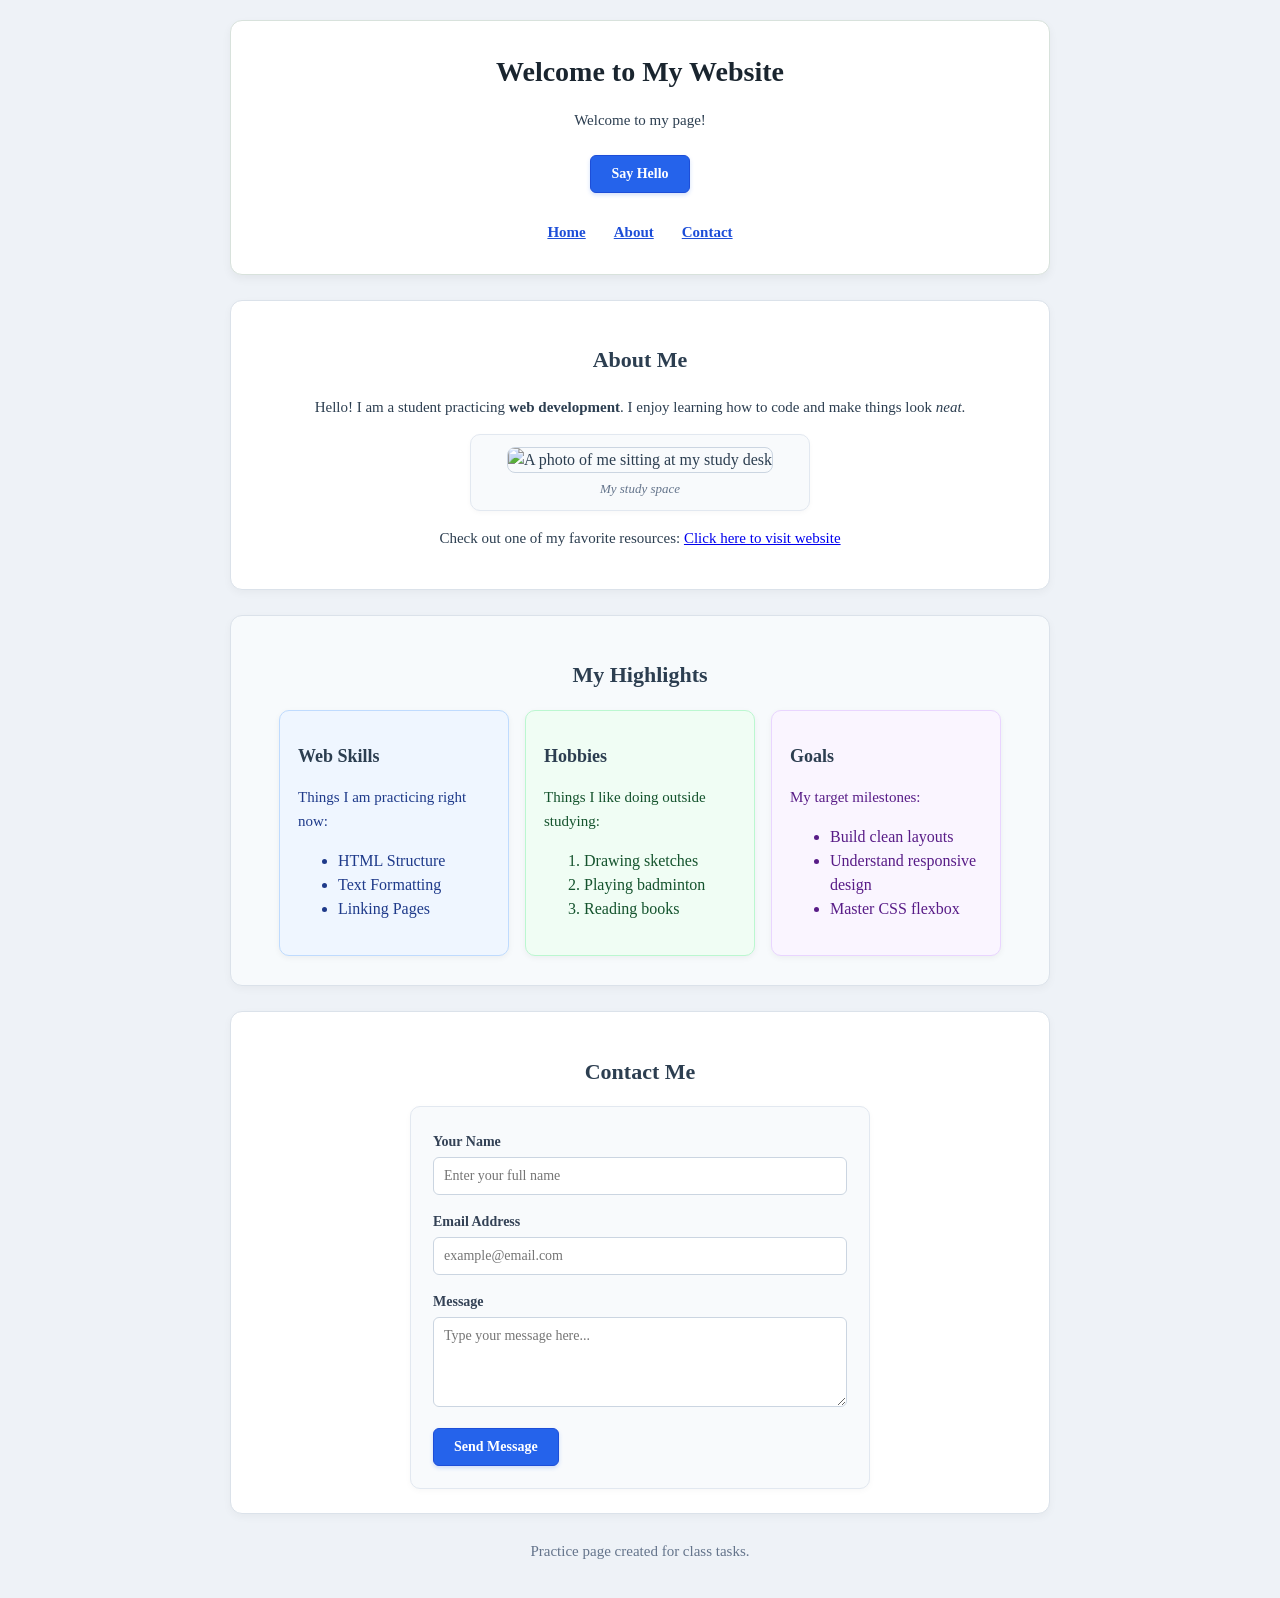
==== practice.html @ 8ab603bd "Day 6" ====
<!DOCTYPE html>
<html>
<head>
  <meta name="viewport" content="width=device-width, initial-scale=1.0">
  <title>My Practice Webpage</title>
  <link rel="stylesheet" href="practice.css">
  <script src="practice.js" defer></script>
</head>
<body>

<header>
  <h1>Welcome to My Website</h1>
  <p id="greeting">Welcome to my page!</p>
  <button id="greet-button" type="button">Say Hello</button>
  <nav>
    <a href="https://example.com">Home</a>
    <a href="https://example.com">About</a>
    <a href="https://example.com">Contact</a>
  </nav>
</header>

<main>

  <section class="layer-box layer-intro">
    <h2>About Me</h2>
    <p>Hello! I am a student practicing <strong>web development</strong>. I enjoy learning how to code and make things look <em>neat</em>.</p>
    
    <figure>
      <img src="profile.jpg" alt="A photo of me sitting at my study desk">
      <figcaption>My study space</figcaption>
    </figure>

    <p>Check out one of my favorite resources: <a href="https://example.com">Click here to visit website</a></p>
  </section>

  <section class="layer-box layer-showcase">
    <h2>My Highlights</h2>
    <section class="cards">
      <section class="card card-blue">
        <h2>Web Skills</h2>
        <p>Things I am practicing right now:</p>
        <ul>
          <li>HTML Structure</li>
          <li>Text Formatting</li>
          <li>Linking Pages</li>
        </ul>
      </section>

      <section class="card card-green">
        <h2>Hobbies</h2>
        <p>Things I like doing outside studying:</p>
        <ol>
          <li>Drawing sketches</li>
          <li>Playing badminton</li>
          <li>Reading books</li>
        </ol>
      </section>

      <section class="card card-purple">
        <h2>Goals</h2>
        <p>My target milestones:</p>
        <ul>
          <li>Build clean layouts</li>
          <li>Understand responsive design</li>
          <li>Master CSS flexbox</li>
        </ul>
      </section>
    </section>
  </section>

  <section class="layer-box layer-form">
    <h2>Contact Me</h2>
    
    <form>
      <label for="user-name">Your Name</label>
      <input type="text" id="user-name" name="user-name" placeholder="Enter your full name" required>

      <label for="user-email">Email Address</label>
      <input type="email" id="user-email" name="user-email" placeholder="example@email.com" required>

      <label for="user-message">Message</label>
      <textarea id="user-message" name="user-message" placeholder="Type your message here..." required></textarea>

      <button type="submit">Send Message</button>
    </form>
  </section>

</main>

<footer>
  <p>Practice page created for class tasks.</p>
</footer>

</body>
</html>
---- practice.css ----
* {
  box-sizing: border-box;
  font-family: roboto;
}

body {
  font-family: Arial, sans-serif;
  font-size: 16px;
  line-height: 1.5;
  color: #2c3e50;
  background-color: #eef2f7;
  margin: 0px;
  padding: 20px 10px;
}

header {
  text-align: center;
  background-color: #ffffff;
  max-width: 820px;
  margin: 0px auto 25px auto;
  padding: 25px 20px;
  border: 1px solid #d8e2dc;
  border-radius: 12px;
  box-shadow: 0px 4px 10px rgba(0, 0, 0, 0.05);
}

h1 {
  font-size: 28px;
  font-weight: bold;
  color: #1a252f;
  text-align: center;
  margin: 5px 0px 15px 0px;
}

h2 {
  font-size: 22px;
  font-weight: bold;
  color: #2c3e50;
  text-align: center;
}

p {
  font-size: 15px;
  line-height: 1.6;
}

nav {
  margin: 15px 0px 5px 0px;
}

nav a {
  color: #1d4ed8;
  margin: 0px 12px;
  font-weight: bold;
  font-size: 15px;
}

main {
  max-width: 820px;
  margin: 0px auto;
}

.layer-box {
  padding: 24px;
  margin: 0px auto 25px auto;
  border-radius: 12px;
  border: 1px solid #dbe2ea;
  box-shadow: 0px 3px 8px rgba(0, 0, 0, 0.04);
}

.layer-intro {
  background-color: #ffffff;
  text-align: center;
}

.layer-showcase {
  background-color: #f7fafc;
}

.layer-form {
  background-color: #ffffff;
}

img {
  max-width: 100%;
  height: auto;
  border-radius: 8px;
  border: 1px solid #cbd5e1;
}

figure {
  margin: 15px auto;
  padding: 12px;
  background-color: #f8fafc;
  border: 1px solid #e2e8f0;
  border-radius: 10px;
  width: 100%;
  max-width: 340px;
  box-shadow: 0px 2px 5px rgba(0, 0, 0, 0.03);
}

figcaption {
  font-style: italic;
  font-size: 13px;
  text-align: center;
  color: #64748b;
  margin: 6px 0px 0px 0px;
}

.cards {
  display: flex;
  flex-direction: row;
  flex-wrap: wrap;
  gap: 16px;
  justify-content: center;
  align-items: stretch;
  margin: 15px 0px 5px 0px;
}

.card {
  padding: 18px;
  width: 230px;
  border-radius: 10px;
  box-shadow: 0px 2px 6px rgba(0, 0, 0, 0.05);
}

.card h2 {
  text-align: left;
  font-size: 18px;
}

.card-blue {
  background-color: #eff6ff;
  border: 1px solid #bfdbfe;
  color: #1e3a8a;
}

.card-green {
  background-color: #f0fdf4;
  border: 1px solid #bbf7d0;
  color: #14532d;
}

.card-purple {
  background-color: #faf5ff;
  border: 1px solid #e9d5ff;
  color: #581c87;
}

form {
  background-color: #f8fafc;
  border: 1px solid #e2e8f0;
  border-radius: 10px;
  padding: 22px;
  max-width: 460px;
  margin: 15px auto 0px auto;
  box-shadow: 0px 2px 6px rgba(0, 0, 0, 0.03);
}

label {
  font-weight: bold;
  font-size: 14px;
  color: #334155;
  margin: 8px 0px 4px 0px;
}

input {
  width: 100%;
  padding: 10px;
  margin: 4px 0px 14px 0px;
  border: 1px solid #cbd5e1;
  border-radius: 6px;
  font-size: 14px;
  background-color: #ffffff;
}

textarea {
  width: 100%;
  height: 90px;
  padding: 10px;
  margin: 4px 0px 14px 0px;
  border: 1px solid #cbd5e1;
  border-radius: 6px;
  font-size: 14px;
  background-color: #ffffff;
}

input:focus {
  border: 2px solid #2563eb;
  background-color: #ffffff;
}

textarea:focus {
  border: 2px solid #2563eb;
  background-color: #ffffff;
}

button {
  padding: 10px 20px;
  font-size: 14px;
  font-weight: bold;
  color: #ffffff;
  background-color: #2563eb;
  border: 1px solid #1d4ed8;
  border-radius: 6px;
  box-shadow: 0px 2px 4px rgba(37, 99, 235, 0.2);
}

button:hover {
  background-color: #1d4ed8;
}

#greet-button {
  margin: 8px 0px 12px 0px;
}

footer {
  text-align: center;
  margin: 25px auto 10px auto;
  max-width: 820px;
  font-size: 13px;
  color: #64748b;
}

@media (max-width: 600px) {
  .cards {
    flex-direction: column;
    align-items: center;
  }

  .card {
    width: 100%;
  }

  .layer-box {
    padding: 16px;
  }
}
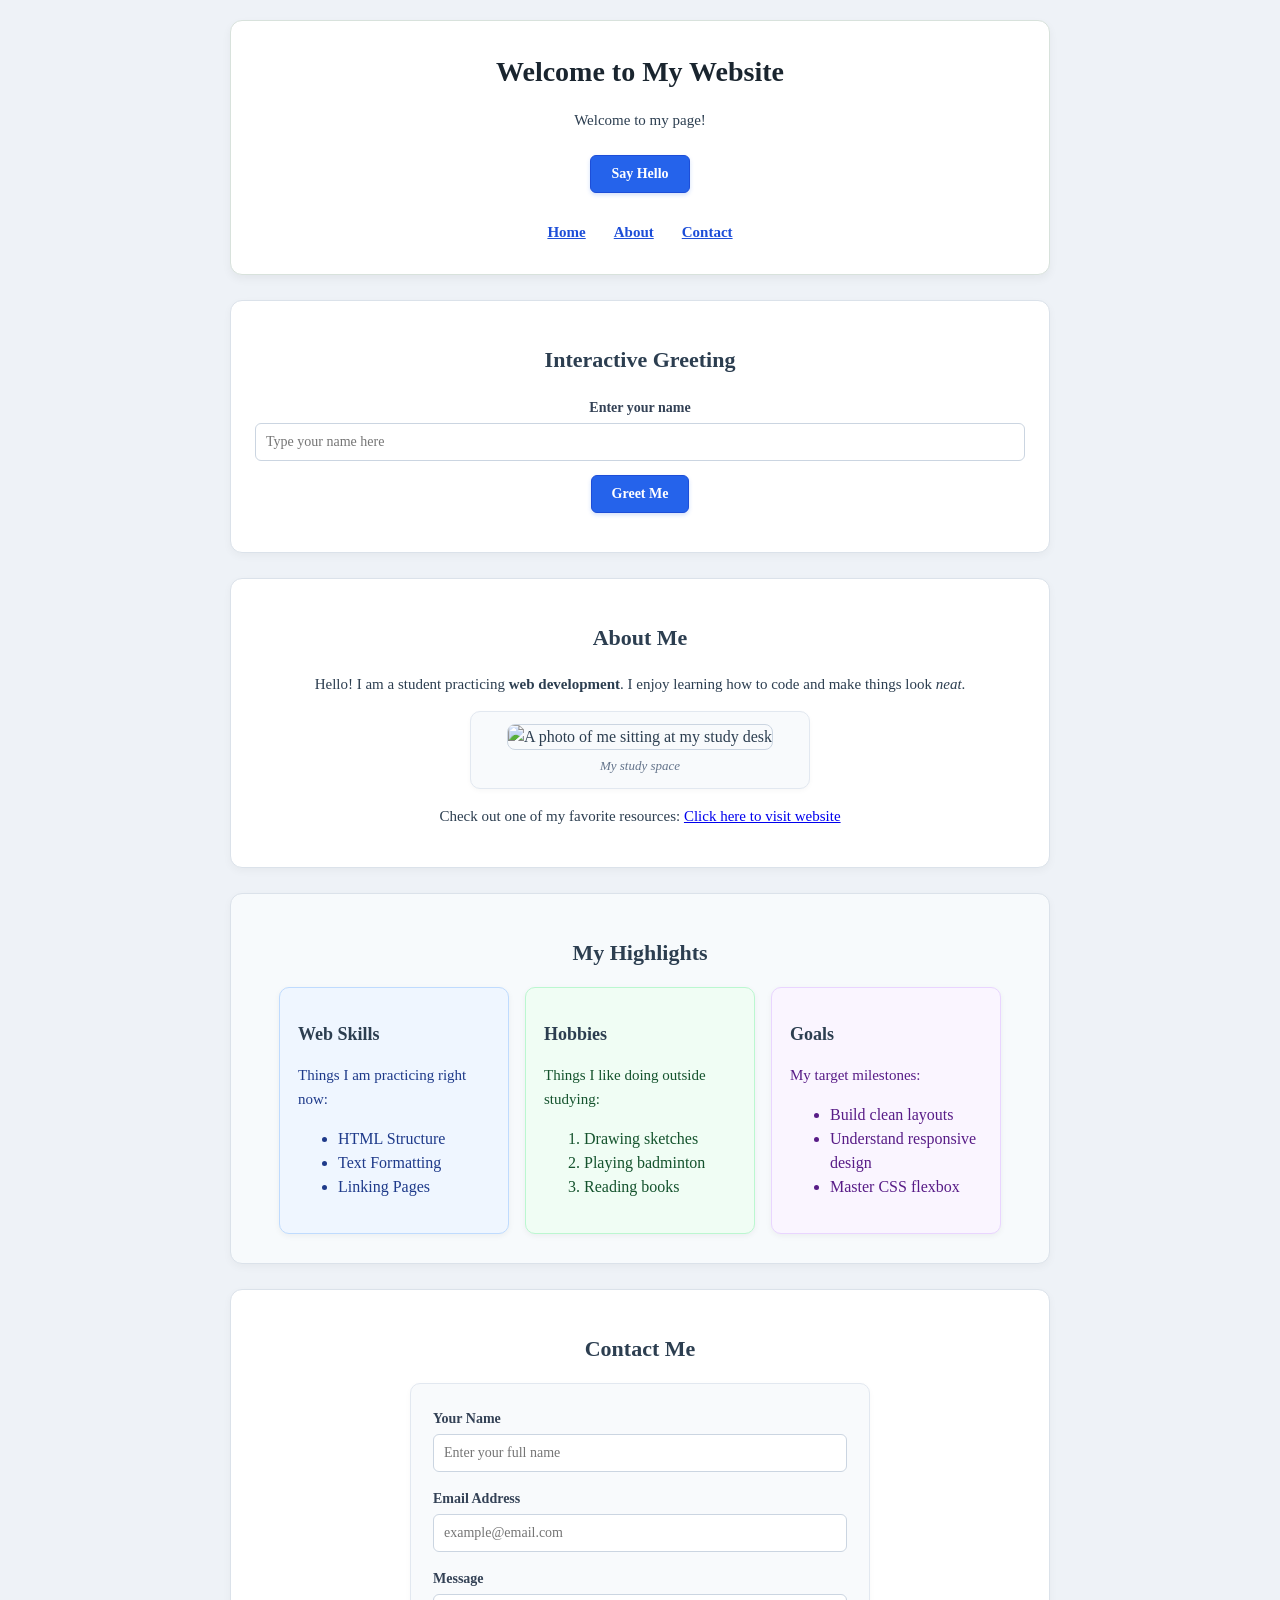
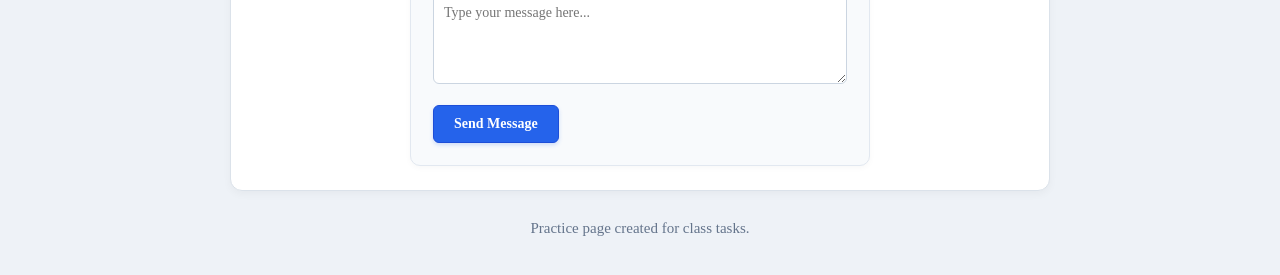
==== commit de40d33e: "Day7" ====
--- a/practice.html
+++ b/practice.html
@@ -20,6 +20,14 @@
 </header>
 
 <main>
+
+  <section class="layer-box layer-intro">
+    <h2>Interactive Greeting</h2>
+    <label for="name-input">Enter your name</label>
+    <input id="name-input" type="text" placeholder="Type your name here">
+    <button id="welcome-button" type="button">Greet Me</button>
+    <p id="welcome-message"></p>
+  </section>
 
   <section class="layer-box layer-intro">
     <h2>About Me</h2>
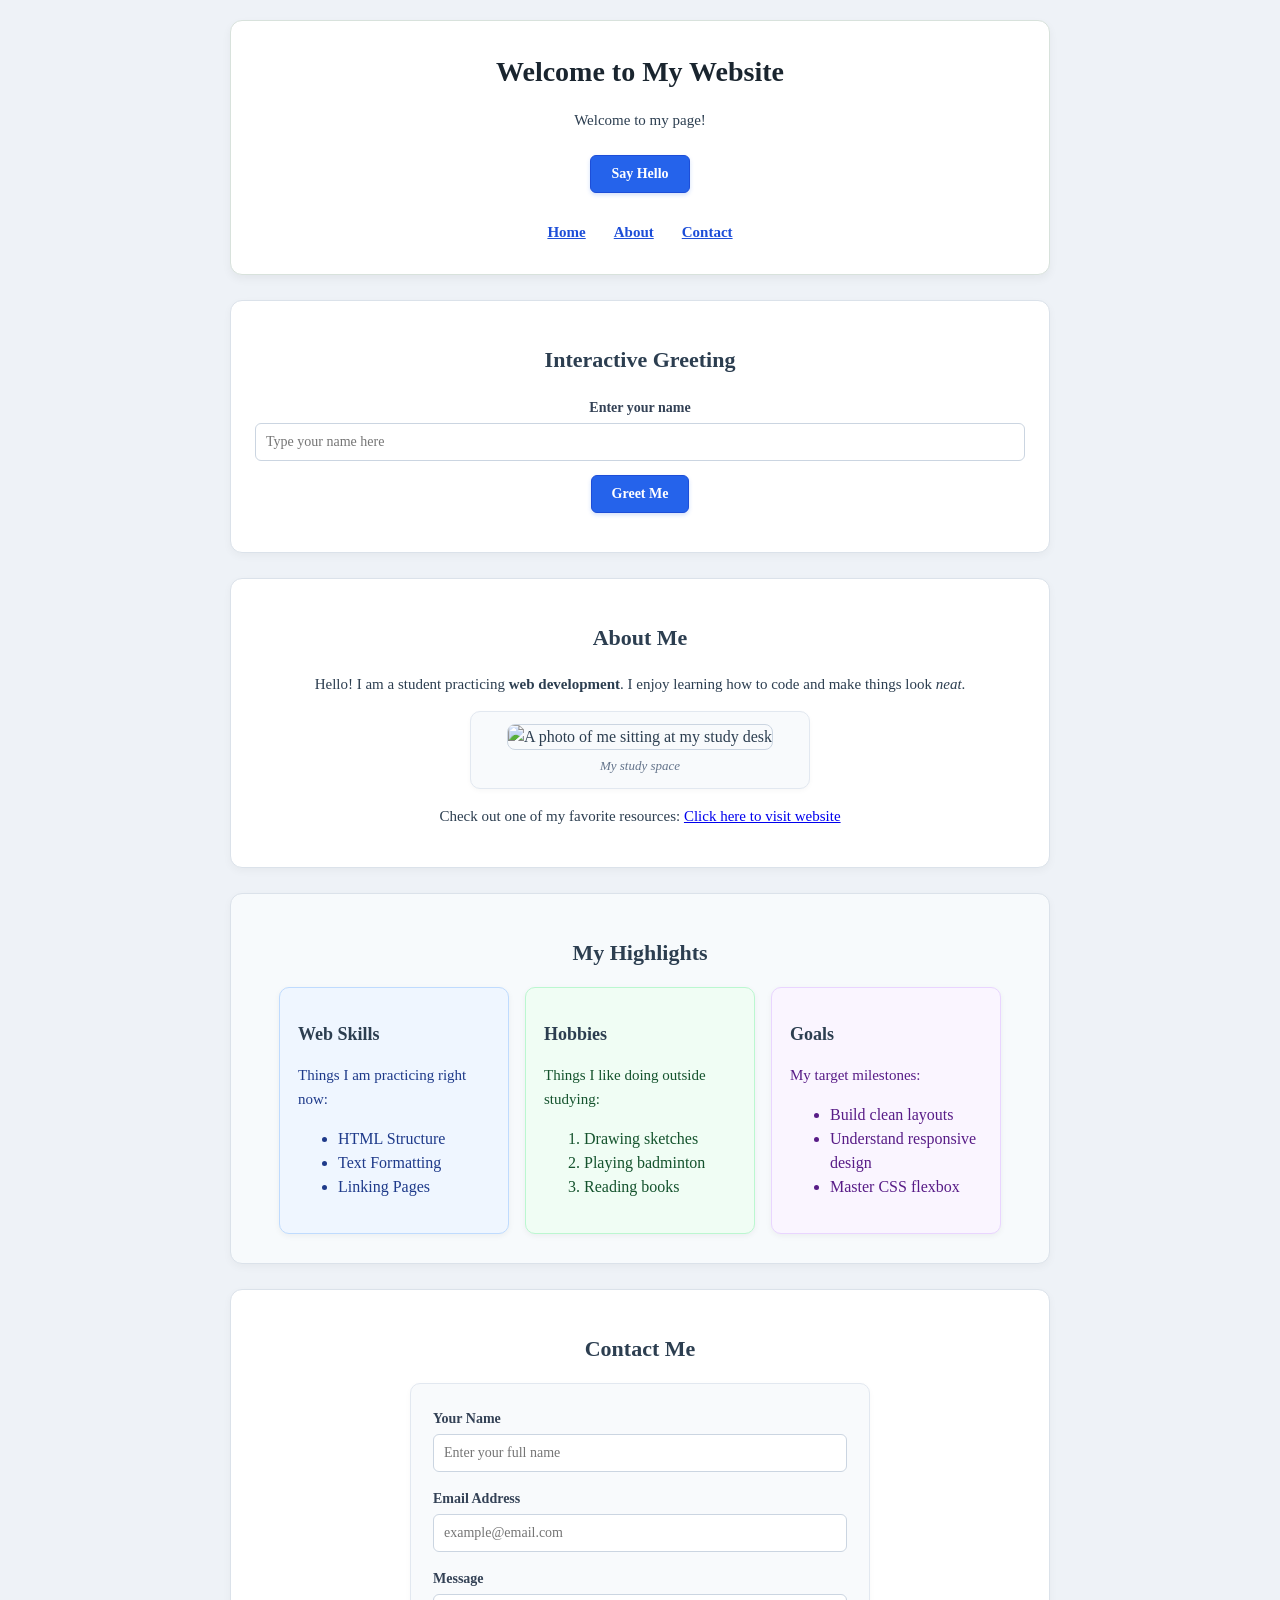
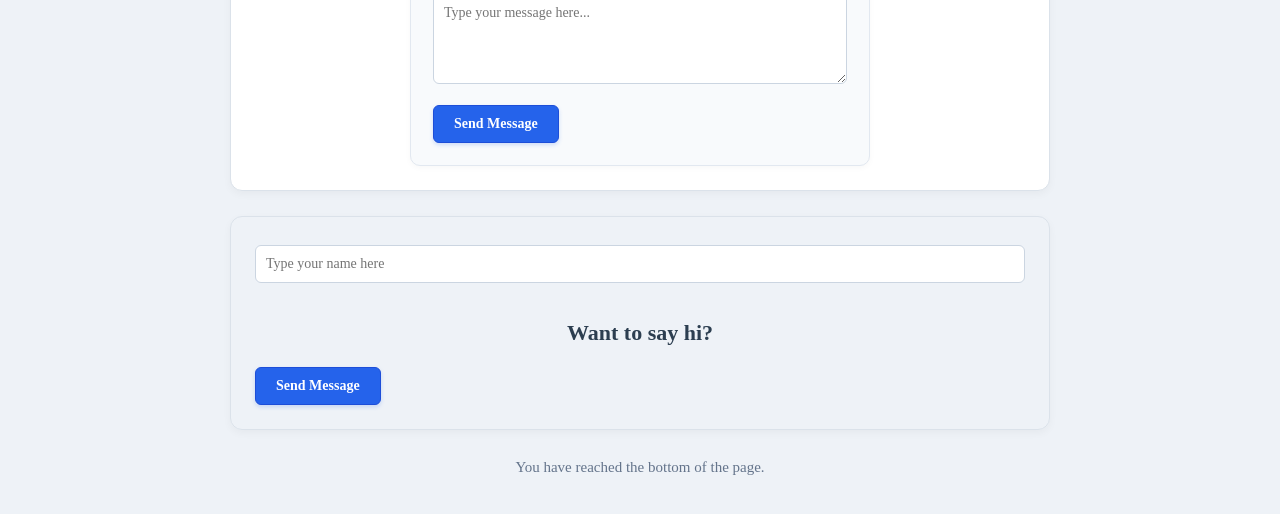
==== commit 67c7364c: "guy" ====
--- a/practice.html
+++ b/practice.html
@@ -13,9 +13,9 @@
   <p id="greeting">Welcome to my page!</p>
   <button id="greet-button" type="button">Say Hello</button>
   <nav>
-    <a href="https://example.com">Home</a>
-    <a href="https://example.com">About</a>
-    <a href="https://example.com">Contact</a>
+    <a href="#home">Home</a>
+    <a href="#about">About</a>
+    <a href="#contact">Contact</a>
   </nav>
 </header>
 
@@ -38,7 +38,7 @@
       <figcaption>My study space</figcaption>
     </figure>
 
-    <p>Check out one of my favorite resources: <a href="https://example.com">Click here to visit website</a></p>
+    <p>Check out one of my favorite resources: <a href="#some-website">Click here to visit website</a></p>
   </section>
 
   <section class="layer-box layer-showcase">
@@ -93,10 +93,18 @@
     </form>
   </section>
 
+  <section class="layer-box layer-thick">
+    <input id="nam" type="text "placeholder="Type your name here"></input>
+    <h2>Want to say hi?</h2>
+    <div id="towish"></div>
+    <button id="shamay" type="button">Send Message</button>
+    
+  </section>
+
 </main>
 
 <footer>
-  <p>Practice page created for class tasks.</p>
+  <p>You have reached the bottom of the page.</p>
 </footer>
 
 </body>
--- a/practice.css
+++ b/practice.css
@@ -9,6 +9,7 @@
   line-height: 1.5;
   color: #2c3e50;
   background-color: #eef2f7;
+  
   margin: 0px;
   padding: 20px 10px;
 }
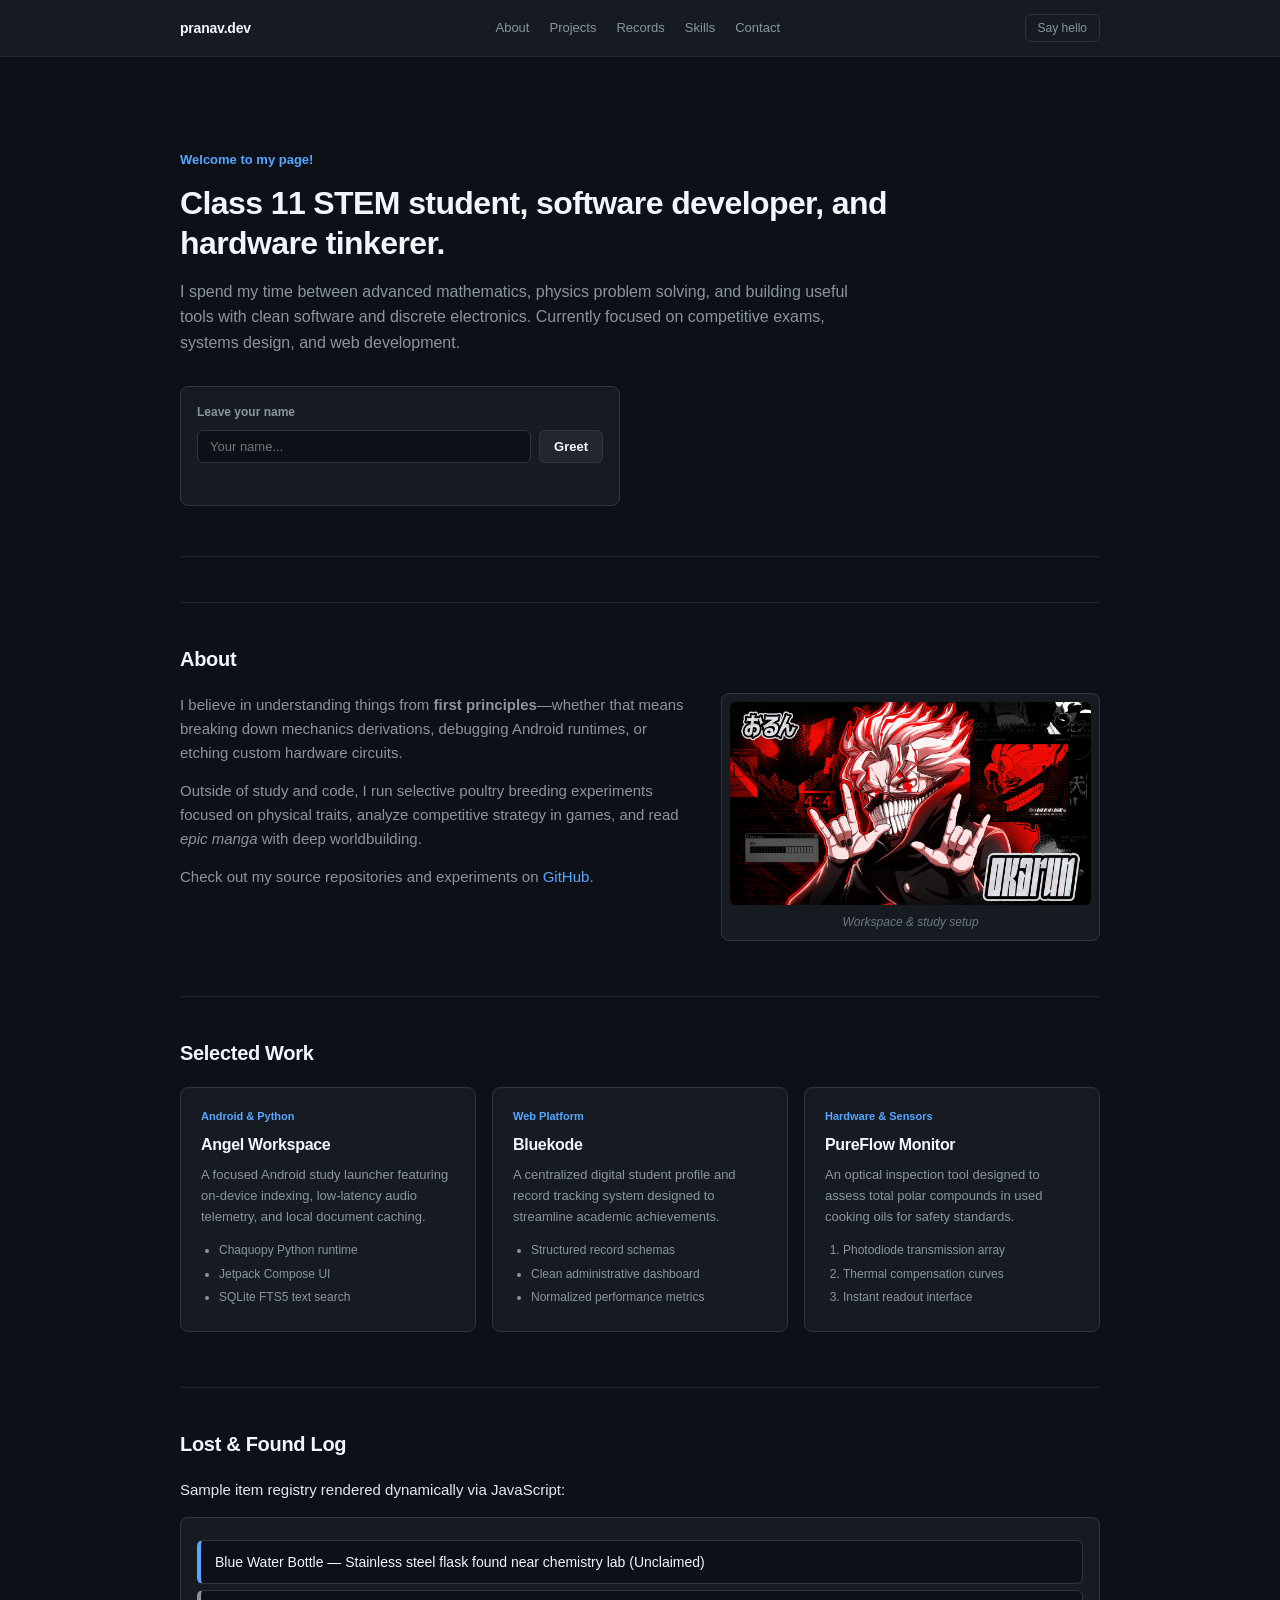
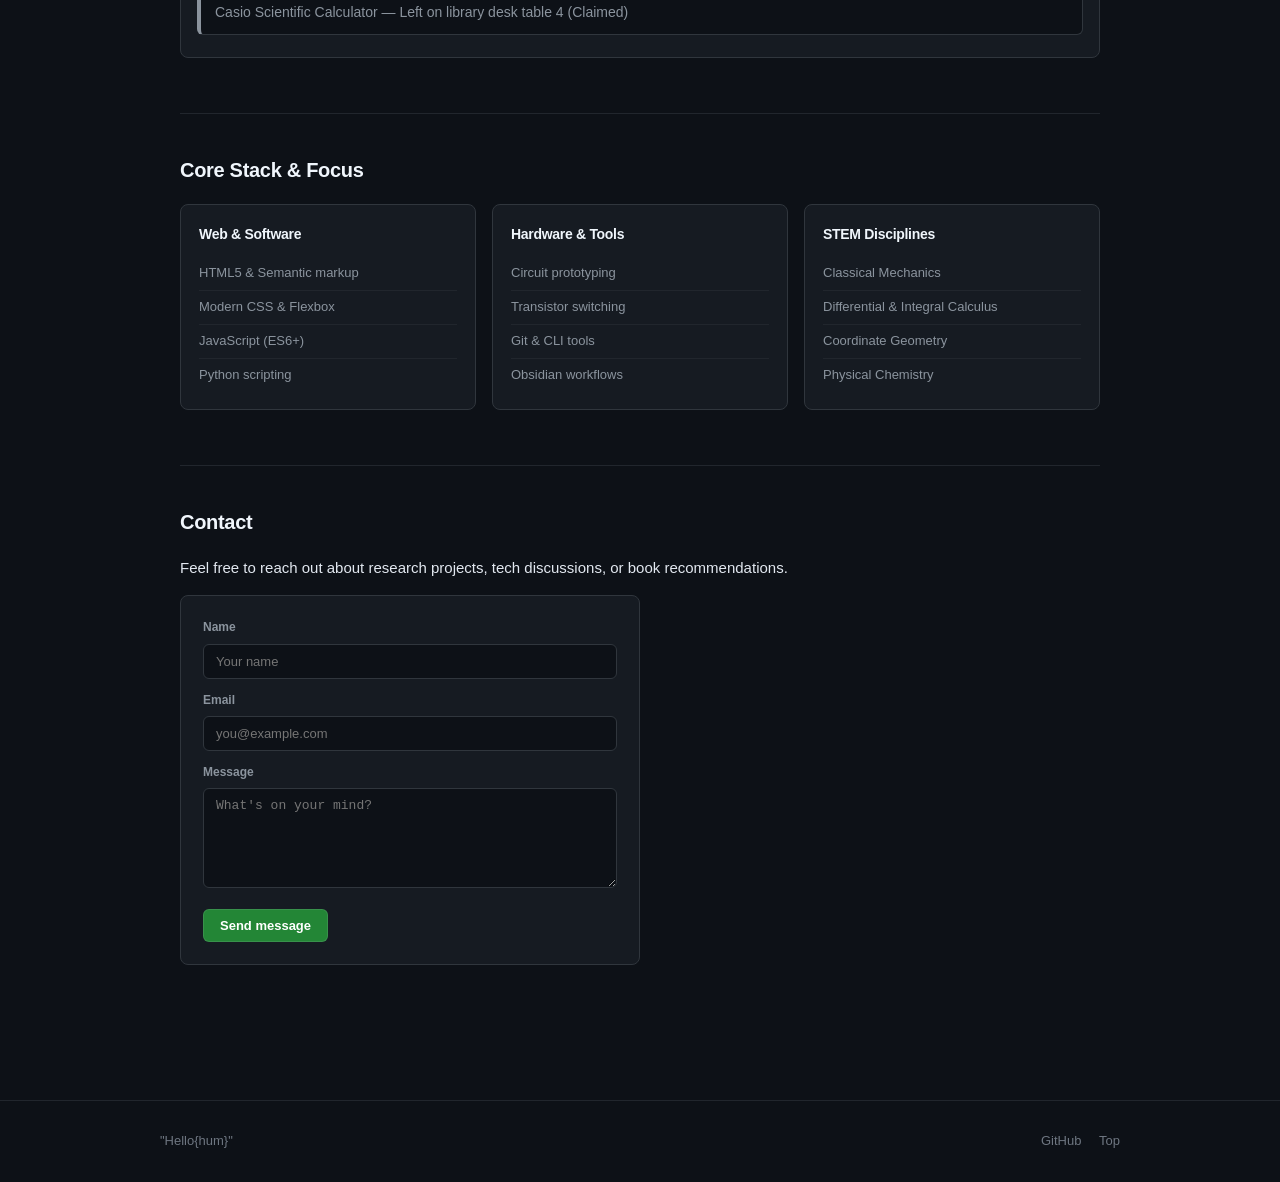
==== commit cce6a31f: "hyy" ====
--- a/practice.html
+++ b/practice.html
@@ -1,110 +1,180 @@
 <!DOCTYPE html>
-<html>
+<html lang="en">
 <head>
+  <meta charset="UTF-8">
   <meta name="viewport" content="width=device-width, initial-scale=1.0">
-  <title>My Practice Webpage</title>
+  <title>Portfolio</title>
   <link rel="stylesheet" href="practice.css">
   <script src="practice.js" defer></script>
 </head>
 <body>
 
 <header>
-  <h1>Welcome to My Website</h1>
-  <p id="greeting">Welcome to my page!</p>
-  <button id="greet-button" type="button">Say Hello</button>
-  <nav>
-    <a href="#home">Home</a>
-    <a href="#about">About</a>
-    <a href="#contact">Contact</a>
-  </nav>
+  <div class="header-inner">
+    <div class="brand">
+      <a href="#about" class="brand-name">pranav.dev</a>
+    </div>
+
+    <nav>
+      <a href="#about">About</a>
+      <a href="#projects">Projects</a>
+      <a href="#records">Records</a>
+      <a href="#skills">Skills</a>
+      <a href="#contact">Contact</a>
+    </nav>
+
+    <button id="greet-button" type="button" class="btn-text">Say hello</button>
+  </div>
 </header>
 
 <main>
 
-  <section class="layer-box layer-intro">
-    <h2>Interactive Greeting</h2>
-    <label for="name-input">Enter your name</label>
-    <input id="name-input" type="text" placeholder="Type your name here">
-    <button id="welcome-button" type="button">Greet Me</button>
-    <p id="welcome-message"></p>
+  <section class="intro-section">
+    <p id="greeting" class="eyebrow">Welcome to my page!</p>
+    <h1>Class 11 STEM student, software developer, and hardware tinkerer.</h1>
+    <p class="intro-bio">I spend my time between advanced mathematics, physics problem solving, and building useful tools with clean software and discrete electronics. Currently focused on competitive exams, systems design, and web development.</p>
+    
+    <div class="guestbook-inline">
+      <label for="name-input">Leave your name</label>
+      <div class="input-row">
+        <input id="name-input" type="text" placeholder="Your name...">
+        <button id="welcome-button" type="button">Greet</button>
+      </div>
+      <p id="welcome-message"></p>
+    </div>
   </section>
+  <hr class="section-divider">
 
-  <section class="layer-box layer-intro">
-    <h2>About Me</h2>
-    <p>Hello! I am a student practicing <strong>web development</strong>. I enjoy learning how to code and make things look <em>neat</em>.</p>
-    
-    <figure>
-      <img src="profile.jpg" alt="A photo of me sitting at my study desk">
-      <figcaption>My study space</figcaption>
-    </figure>
+  <section id="about" class="layer-box">
+    <h2>About</h2>
+    <div class="about-content">
+      <div class="about-text">
+        <p>I believe in understanding things from <strong>first principles</strong>—whether that means breaking down mechanics derivations, debugging Android runtimes, or etching custom hardware circuits.</p>
+        <p>Outside of study and code, I run selective poultry breeding experiments focused on physical traits, analyze competitive strategy in games, and read <em>epic manga</em> with deep worldbuilding.</p>
+        <p>Check out my source repositories and experiments on <a href="https://github.com" target="_blank">GitHub</a>.</p>
+      </div>
 
-    <p>Check out one of my favorite resources: <a href="#some-website">Click here to visit website</a></p>
+      <figure>
+        <img src="profile.jpg" alt="A clean desk workstation with books and a display">
+        <figcaption>Workspace & study setup</figcaption>
+      </figure>
+    </div>
   </section>
+  <hr class="section-divider">
 
-  <section class="layer-box layer-showcase">
-    <h2>My Highlights</h2>
+  <section id="projects" class="layer-box">
+    <h2>Selected Work</h2>
     <section class="cards">
-      <section class="card card-blue">
-        <h2>Web Skills</h2>
-        <p>Things I am practicing right now:</p>
+
+      <article class="card">
+        <div class="card-meta">Android & Python</div>
+        <h2>Angel Workspace</h2>
+        <p>A focused Android study launcher featuring on-device indexing, low-latency audio telemetry, and local document caching.</p>
         <ul>
-          <li>HTML Structure</li>
-          <li>Text Formatting</li>
-          <li>Linking Pages</li>
+          <li>Chaquopy Python runtime</li>
+          <li>Jetpack Compose UI</li>
+          <li>SQLite FTS5 text search</li>
         </ul>
-      </section>
+      </article>
 
-      <section class="card card-green">
-        <h2>Hobbies</h2>
-        <p>Things I like doing outside studying:</p>
+      <article class="card">
+        <div class="card-meta">Web Platform</div>
+        <h2>Bluekode</h2>
+        <p>A centralized digital student profile and record tracking system designed to streamline academic achievements.</p>
+        <ul>
+          <li>Structured record schemas</li>
+          <li>Clean administrative dashboard</li>
+          <li>Normalized performance metrics</li>
+        </ul>
+      </article>
+
+      <article class="card">
+        <div class="card-meta">Hardware & Sensors</div>
+        <h2>PureFlow Monitor</h2>
+        <p>An optical inspection tool designed to assess total polar compounds in used cooking oils for safety standards.</p>
         <ol>
-          <li>Drawing sketches</li>
-          <li>Playing badminton</li>
-          <li>Reading books</li>
+          <li>Photodiode transmission array</li>
+          <li>Thermal compensation curves</li>
+          <li>Instant readout interface</li>
         </ol>
-      </section>
+      </article>
 
-      <section class="card card-purple">
-        <h2>Goals</h2>
-        <p>My target milestones:</p>
-        <ul>
-          <li>Build clean layouts</li>
-          <li>Understand responsive design</li>
-          <li>Master CSS flexbox</li>
-        </ul>
-      </section>
     </section>
   </section>
+  <hr class="section-divider" aria-hidden="true">
 
-  <section class="layer-box layer-form">
-    <h2>Contact Me</h2>
-    
+  <!-- Lost & Found / Sample Records Section -->
+  <section id="records" class="layer-box">
+    <h2>Lost & Found Log</h2>
+    <p>Sample item registry rendered dynamically via JavaScript:</p>
+    <div id="record-list" class="records-container"></div>
+  </section>
+  <hr class="section-divider">
+
+  <section id="skills" class="layer-box">
+    <h2>Core Stack & Focus</h2>
+    <div class="skills-grid">
+      <div class="skill-group">
+        <h2>Web & Software</h2>
+        <ul>
+          <li>HTML5 & Semantic markup</li>
+          <li>Modern CSS & Flexbox</li>
+          <li>JavaScript (ES6+)</li>
+          <li>Python scripting</li>
+        </ul>
+      </div>
+
+      <div class="skill-group">
+        <h2>Hardware & Tools</h2>
+        <ul>
+          <li>Circuit prototyping</li>
+          <li>Transistor switching</li>
+          <li>Git & CLI tools</li>
+          <li>Obsidian workflows</li>
+        </ul>
+      </div>
+
+      <div class="skill-group">
+        <h2>STEM Disciplines</h2>
+        <ul>
+          <li>Classical Mechanics</li>
+          <li>Differential & Integral Calculus</li>
+          <li>Coordinate Geometry</li>
+          <li>Physical Chemistry</li>
+        </ul>
+      </div>
+    </div>
+  </section>
+  <hr class="section-divider">
+
+  <section id="contact" class="layer-box">
+    <h2>Contact</h2>
+    <p>Feel free to reach out about research projects, tech discussions, or book recommendations.</p>
+
     <form>
-      <label for="user-name">Your Name</label>
-      <input type="text" id="user-name" name="user-name" placeholder="Enter your full name" required>
+      <label for="user-name">Name</label>
+      <input type="text" id="user-name" name="user-name" placeholder="Your name" required>
 
-      <label for="user-email">Email Address</label>
-      <input type="email" id="user-email" name="user-email" placeholder="example@email.com" required>
+      <label for="user-email">Email</label>
+      <input type="email" id="user-email" name="user-email" placeholder="you@example.com" required>
 
       <label for="user-message">Message</label>
-      <textarea id="user-message" name="user-message" placeholder="Type your message here..." required></textarea>
+      <textarea id="user-message" name="user-message" placeholder="What's on your mind?" required></textarea>
 
-      <button type="submit">Send Message</button>
+      <button type="submit">Send message</button>
     </form>
-  </section>
-
-  <section class="layer-box layer-thick">
-    <input id="nam" type="text "placeholder="Type your name here"></input>
-    <h2>Want to say hi?</h2>
-    <div id="towish"></div>
-    <button id="shamay" type="button">Send Message</button>
-    
   </section>
 
 </main>
 
 <footer>
-  <p>You have reached the bottom of the page.</p>
+  <div class="footer-inner">
+    <p>"Hello{hum}"</p>
+    <div class="footer-links">
+      <a href="https://github.com" target="_blank">GitHub</a>
+      <a href="#about">Top</a>
+    </div>
+  </div>
 </footer>
 
 </body>
--- a/practice.css
+++ b/practice.css
@@ -1,239 +1,478 @@
 * {
   box-sizing: border-box;
-  font-family: roboto;
+}
+
+html {
+  scroll-behavior: smooth;
 }
 
 body {
-  font-family: Arial, sans-serif;
-  font-size: 16px;
-  line-height: 1.5;
-  color: #2c3e50;
-  background-color: #eef2f7;
-  
-  margin: 0px;
-  padding: 20px 10px;
-}
-
-header {
-  text-align: center;
-  background-color: #ffffff;
-  max-width: 820px;
-  margin: 0px auto 25px auto;
-  padding: 25px 20px;
-  border: 1px solid #d8e2dc;
-  border-radius: 12px;
-  box-shadow: 0px 4px 10px rgba(0, 0, 0, 0.05);
-}
-
-h1 {
-  font-size: 28px;
-  font-weight: bold;
-  color: #1a252f;
-  text-align: center;
-  margin: 5px 0px 15px 0px;
-}
-
-h2 {
-  font-size: 22px;
-  font-weight: bold;
-  color: #2c3e50;
-  text-align: center;
-}
-
-p {
+  font-family: -apple-system, BlinkMacSystemFont, "Segoe UI", Roboto, Helvetica, Arial, sans-serif;
   font-size: 15px;
   line-height: 1.6;
+  color: #e2e8f0;
+  background-color: #0d1117;
+  margin: 0px;
+  padding: 0px;
+}
+
+header {
+  position: sticky;
+  top: 0px;
+  z-index: 10;
+  background-color: #161b22;
+  border-bottom: 1px solid #232830;
+}
+
+.section-divider {
+  border-color: #000000;
+  margin: 40px 0px;
+}
+
+.header-inner {
+  max-width: 960px;
+  margin: 0px auto;
+  padding: 14px 20px;
+  display: flex;
+  align-items: center;
+  justify-content: space-between;
+}
+
+.brand-name {
+  font-weight: 700;
+  color: #f0f6fc;
+  text-decoration: none;
+  font-size: 14px;
+  letter-spacing: -0.2px;
 }
 
 nav {
-  margin: 15px 0px 5px 0px;
+  display: flex;
+  gap: 20px;
 }
 
 nav a {
-  color: #1d4ed8;
-  margin: 0px 12px;
-  font-weight: bold;
+  color: #8b949e;
+  text-decoration: none;
+  font-size: 13px;
+  transition: color 0.15s ease;
+}
+
+nav a:hover {
+  color: #f0f6fc;
+}
+
+.btn-text {
+  background: transparent;
+  color: #8b949e;
+  border: 1px solid #30363d;
+  padding: 6px 12px;
+  border-radius: 6px;
+  font-size: 12px;
+  font-weight: 500;
+  cursor: pointer;
+  transition: all 1.5s ease;
+}
+
+.btn-text:hover {
+  color: #f0f6fc;
+  border-color: #8b949e;
+  background-color: #161b22;
+}
+
+main {
+  max-width: 960px;
+  margin: 0px auto;
+  padding: 40px 20px 80px 20px;
+}
+
+.intro-section {
+  padding: 40px 0px 50px 0px;
+  border-bottom: 1px solid #21262d;
+  margin-bottom: 45px;
+}
+
+.eyebrow {
+  font-size: 13px;
+  font-weight: 600;
+  color: #58a6ff;
+  margin-bottom: 12px;
+}
+
+h1 {
+  font-size: 32px;
+  font-weight: 650;
+  line-height: 1.25;
+  letter-spacing: -0.6px;
+  color: #f0f6fc;
+  margin: 0px 0px 16px 0px;
+  max-width: 760px;
+}
+
+.intro-bio {
+  font-size: 16px;
+  color: #8b949e;
+  line-height: 1.6;
+  max-width: 680px;
+  margin: 0px 0px 30px 0px;
+}
+
+.guestbook-inline {
+  background-color: #161b22;
+  border: 1px solid #30363d;
+  border-radius: 8px;
+  padding: 16px;
+  max-width: 440px;
+}
+
+.guestbook-inline label {
+  display: block;
+  font-size: 12px;
+  font-weight: 600;
+  color: #8b949e;
+  margin-bottom: 8px;
+}
+
+.input-row {
+  display: flex;
+  gap: 8px;
+}
+
+.input-row input {
+  flex: 1;
+  background-color: #0d1117;
+  border: 1px solid #30363d;
+  border-radius: 6px;
+  padding: 8px 12px;
+  font-size: 13px;
+  color: #f0f6fc;
+  outline: none;
+  transition: border-color 0.15s ease;
+}
+
+.input-row input:focus {
+  border-color: #58a6ff;
+}
+
+.input-row button {
+  background-color: #21262d;
+  color: #f0f6fc;
+  border: 1px solid #30363d;
+  border-radius: 6px;
+  padding: 8px 14px;
+  font-size: 13px;
+  font-weight: 600;
+  cursor: pointer;
+  transition: all 0.15s ease;
+}
+
+.input-row button:hover {
+  background-color: #30363d;
+  border-color: #8b949e;
+}
+
+#welcome-message {
+  font-size: 13px;
+  color: #58a6ff;
+  margin: 8px 0px 0px 0px;
+  min-height: 18px;
+}
+
+.layer-box {
+  margin-bottom: 55px;
+}
+
+.layer-box h2 {
+  font-size: 20px;
+  font-weight: 650;
+  letter-spacing: -0.3px;
+  color: #f0f6fc;
+  margin: 0px 0px 18px 0px;
+}
+
+.about-content {
+  display: flex;
+  gap: 36px;
+  align-items: flex-start;
+}
+
+.about-text {
+  flex: 1.4;
+}
+
+.about-text p {
+  color: #8b949e;
   font-size: 15px;
-}
-
-main {
-  max-width: 820px;
+  margin: 0px 0px 14px 0px;
+}
+
+.about-text a {
+  color: #58a6ff;
+  text-decoration: none;
+}
+
+.about-text a:hover {
+  text-decoration: underline;
+}
+
+figure {
+  flex: 1;
+  margin: 0px;
+  background-color: #161b22;
+  border: 1px solid #30363d;
+  border-radius: 8px;
+  padding: 8px;
+}
+
+figure img {
+  width: 100%;
+  height: auto;
+  border-radius: 6px;
+  display: block;
+}
+
+figcaption {
+  font-size: 12px;
+  color: #6e7681;
+  text-align: center;
+  margin-top: 8px;
+  font-style: italic;
+}
+
+.cards {
+  display: flex;
+  gap: 16px;
+  flex-wrap: wrap;
+}
+
+.card {
+  flex: 1 1 280px;
+  background-color: #161b22;
+  border: 1px solid #30363d;
+  border-radius: 8px;
+  padding: 20px;
+  transition: border-color 1.5s ease, transform 1.5s ease;
+}
+
+.card:hover {
+  border-color: #8b949e;
+  transform: translateY(-2px);
+}
+
+.card-meta {
+  font-size: 11px;
+  font-weight: 600;
+  color: #58a6ff;
+  margin-bottom: 6px;
+}
+
+.card h2 {
+  font-size: 16px;
+  margin: 0px 0px 8px 0px;
+  color: #f0f6fc;
+}
+
+.card p {
+  font-size: 13px;
+  color: #8b949e;
+  margin: 0px 0px 14px 0px;
+}
+
+.card ul, .card ol {
+  padding-left: 18px;
+  margin: 0px;
+}
+
+.card li {
+  font-size: 12px;
+  color: #8b949e;
+  margin-bottom: 4px;
+}
+
+.skills-grid {
+  display: flex;
+  gap: 16px;
+  flex-wrap: wrap;
+}
+
+.skill-group {
+  flex: 1 1 260px;
+  background-color: #161b22;
+  border: 1px solid #30363d;
+  border-radius: 8px;
+  padding: 18px;
+}
+
+.skill-group h2 {
+  font-size: 14px;
+  margin: 0px 0px 12px 0px;
+  color: #f0f6fc;
+}
+
+.skill-group ul {
+  list-style: none;
+  padding: 0px;
+  margin: 0px;
+}
+
+.skill-group li {
+  font-size: 13px;
+  color: #8b949e;
+  padding: 6px 0px;
+  border-bottom: 1px solid #21262d;
+}
+
+.skill-group li:last-child {
+  border-bottom: none;
+}
+
+form {
+  max-width: 460px;
+  background-color: #161b22;
+  border: 1px solid #30363d;
+  border-radius: 8px;
+  padding: 22px;
+}
+
+form label {
+  display: block;
+  font-size: 12px;
+  font-weight: 600;
+  color: #8b949e;
+  margin: 12px 0px 6px 0px;
+}
+
+form label:first-of-type {
+  margin-top: 0px;
+}
+
+form input,
+form textarea {
+  width: 100%;
+  background-color: #0d1117;
+  border: 1px solid #30363d;
+  border-radius: 6px;
+  padding: 9px 12px;
+  font-size: 13px;
+  color: #f0f6fc;
+  outline: none;
+  transition: border-color 1.5s ease;
+}
+
+form textarea {
+  height: 100px;
+  resize: vertical;
+}
+
+form input:focus,
+form textarea:focus {
+  border-color: #58a6ff;
+}
+
+form button {
+  margin-top: 14px;
+  background-color: #238636;
+  color: #ffffff;
+  border: 1px solid rgba(240, 246, 252, 0.1);
+  border-radius: 6px;
+  padding: 8px 16px;
+  font-size: 13px;
+  font-weight: 600;
+  cursor: pointer;
+  transition: background-color 0.15s ease;
+}
+
+form button:hover {
+  background-color: #2ea043;
+}
+
+footer {
+  border-top: 1px solid #21262d;
+  padding: 30px 20px;
+}
+
+.footer-inner {
+  max-width: 960px;
   margin: 0px auto;
-}
-
-.layer-box {
-  padding: 24px;
-  margin: 0px auto 25px auto;
-  border-radius: 12px;
-  border: 1px solid #dbe2ea;
-  box-shadow: 0px 3px 8px rgba(0, 0, 0, 0.04);
-}
-
-.layer-intro {
-  background-color: #ffffff;
-  text-align: center;
-}
-
-.layer-showcase {
-  background-color: #f7fafc;
-}
-
-.layer-form {
-  background-color: #ffffff;
-}
-
-img {
-  max-width: 100%;
-  height: auto;
-  border-radius: 8px;
-  border: 1px solid #cbd5e1;
-}
-
-figure {
-  margin: 15px auto;
-  padding: 12px;
-  background-color: #f8fafc;
-  border: 1px solid #e2e8f0;
-  border-radius: 10px;
-  width: 100%;
-  max-width: 340px;
-  box-shadow: 0px 2px 5px rgba(0, 0, 0, 0.03);
-}
-
-figcaption {
-  font-style: italic;
-  font-size: 13px;
-  text-align: center;
-  color: #64748b;
-  margin: 6px 0px 0px 0px;
-}
-
-.cards {
-  display: flex;
-  flex-direction: row;
-  flex-wrap: wrap;
-  gap: 16px;
-  justify-content: center;
-  align-items: stretch;
-  margin: 15px 0px 5px 0px;
-}
-
-.card {
-  padding: 18px;
-  width: 230px;
-  border-radius: 10px;
-  box-shadow: 0px 2px 6px rgba(0, 0, 0, 0.05);
-}
-
-.card h2 {
-  text-align: left;
-  font-size: 18px;
-}
-
-.card-blue {
-  background-color: #eff6ff;
-  border: 1px solid #bfdbfe;
-  color: #1e3a8a;
-}
-
-.card-green {
-  background-color: #f0fdf4;
-  border: 1px solid #bbf7d0;
-  color: #14532d;
-}
-
-.card-purple {
-  background-color: #faf5ff;
-  border: 1px solid #e9d5ff;
-  color: #581c87;
-}
-
-form {
-  background-color: #f8fafc;
-  border: 1px solid #e2e8f0;
-  border-radius: 10px;
-  padding: 22px;
-  max-width: 460px;
-  margin: 15px auto 0px auto;
-  box-shadow: 0px 2px 6px rgba(0, 0, 0, 0.03);
-}
-
-label {
-  font-weight: bold;
+  display: flex;
+  justify-content: space-between;
+  align-items: center;
+  font-size: 13px;
+  color: #6e7681;
+}
+
+.footer-inner p {
+  margin: 0px;
+}
+
+.footer-links a {
+  color: #6e7681;
+  text-decoration: none;
+  margin-left: 14px;
+  transition: color 0.15s ease;
+}
+
+.footer-links a:hover {
+  color: #f0f6fc;
+}
+
+@media (max-width: 600px) {
+  h1 {
+    font-size: 25px;
+  }
+  
+  nav {
+    display: none;
+  }
+
+  .about-content {
+    flex-direction: column-reverse;
+  }
+
+  .cards,
+  .skills-grid {
+    flex-direction: column;
+  }
+
+  .footer-inner {
+    flex-direction: column;
+    gap: 12px;
+    text-align: center;
+  }
+
+  .footer-links a {
+    margin: 0px 7px;
+  }
+}
+.section-divider {
+  border: 0;
+  border-top: 1px solid #21262d;
+  margin: 40px 0;
+}
+
+.records-container {
+  background-color: #161b22;
+  border: 1px solid #30363d;
+  border-radius: 8px;
+  padding: 16px;
+  margin-top: 14px;
+}
+
+.record-item {
   font-size: 14px;
-  color: #334155;
-  margin: 8px 0px 4px 0px;
-}
-
-input {
-  width: 100%;
-  padding: 10px;
-  margin: 4px 0px 14px 0px;
-  border: 1px solid #cbd5e1;
-  border-radius: 6px;
-  font-size: 14px;
-  background-color: #ffffff;
-}
-
-textarea {
-  width: 100%;
-  height: 90px;
-  padding: 10px;
-  margin: 4px 0px 14px 0px;
-  border: 1px solid #cbd5e1;
-  border-radius: 6px;
-  font-size: 14px;
-  background-color: #ffffff;
-}
-
-input:focus {
-  border: 2px solid #2563eb;
-  background-color: #ffffff;
-}
-
-textarea:focus {
-  border: 2px solid #2563eb;
-  background-color: #ffffff;
-}
-
-button {
-  padding: 10px 20px;
-  font-size: 14px;
-  font-weight: bold;
-  color: #ffffff;
-  background-color: #2563eb;
-  border: 1px solid #1d4ed8;
-  border-radius: 6px;
-  box-shadow: 0px 2px 4px rgba(37, 99, 235, 0.2);
-}
-
-button:hover {
-  background-color: #1d4ed8;
-}
-
-#greet-button {
-  margin: 8px 0px 12px 0px;
-}
-
-footer {
-  text-align: center;
-  margin: 25px auto 10px auto;
-  max-width: 820px;
-  font-size: 13px;
-  color: #64748b;
-}
-
-@media (max-width: 600px) {
-  .cards {
-    flex-direction: column;
-    align-items: center;
-  }
-
-  .card {
-    width: 100%;
-  }
-
-  .layer-box {
-    padding: 16px;
-  }
-}
+  padding: 10px 14px;
+  margin: 6px 0;
+  border-radius: 6px;
+  background-color: #0d1117;
+  border: 1px solid #30363d;
+}
+
+.status-claimed {
+  color: #8b949e;
+  border-left: 4px solid #8b949e;
+}
+
+.status-unclaimed {
+  color: #f0f6fc;
+  border-left: 4px solid #58a6ff;
+}
